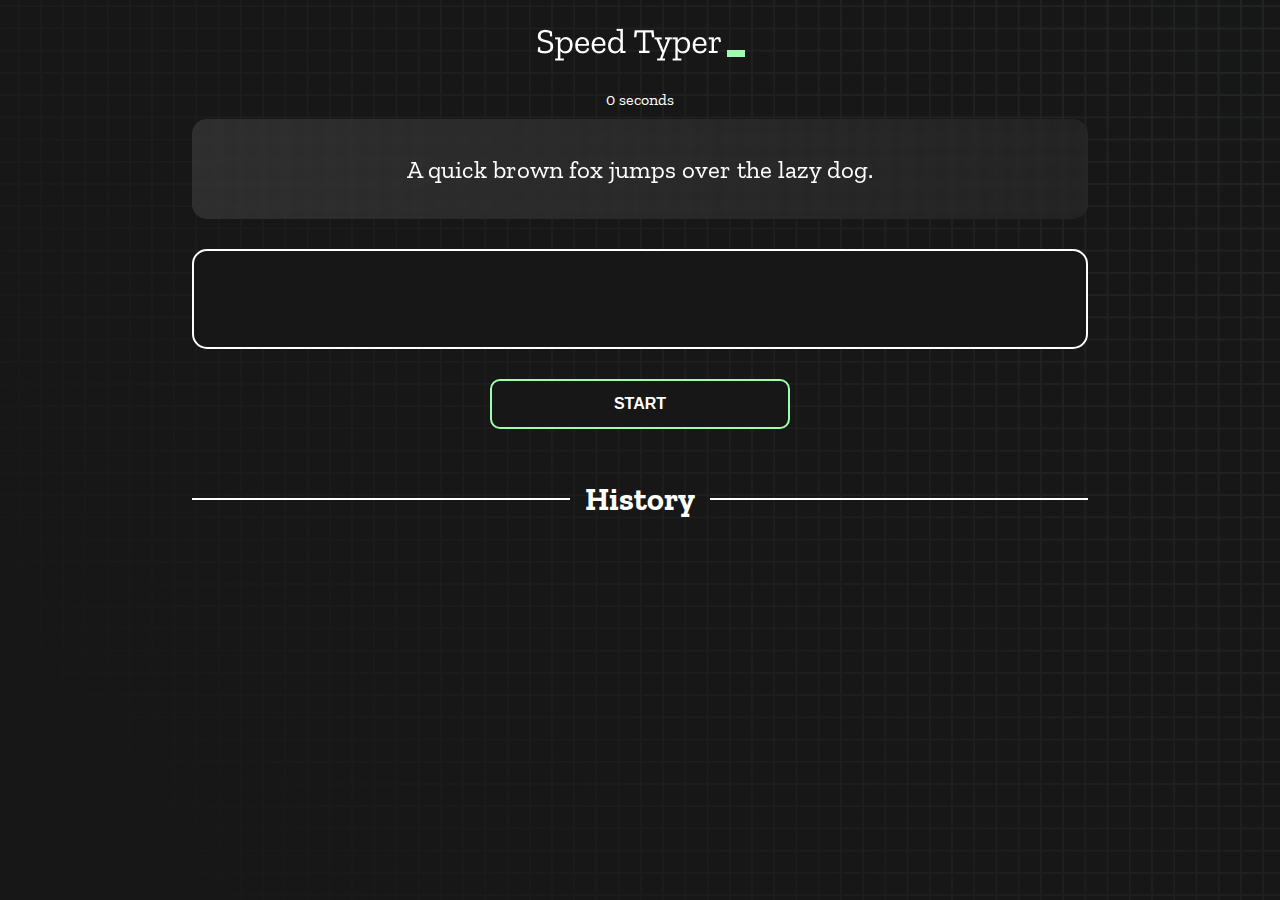
==== index.html @ 6f3a226f "Initial commit" ====
<!DOCTYPE html>
<html lang="en">
  <head>
    <meta charset="UTF-8" />
    <meta http-equiv="X-UA-Compatible" content="IE=edge" />
    <meta name="viewport" content="width=device-width, initial-scale=1.0" />
    <title>Speed Monster</title>
    <link rel="stylesheet" href="styles.css" />
    <link rel="preconnect" href="https://fonts.googleapis.com" />
    <link rel="preconnect" href="https://fonts.gstatic.com" crossorigin />
    <link
      href="https://fonts.googleapis.com/css2?family=Zilla+Slab:wght@300;400;500&display=swap"
      rel="stylesheet"
    />
  </head>
  <body>
    <h1 class="title"><img src="./logo.png" /></h1>
    <div id="show-time">0 seconds</div>

    <div class="box-container">
      <div id="question"></div>

      <div id="display" class="inactive"></div>

      <div class="buttons">
        <button id="starts">START</button>
      </div>

      <div class="divider-container">
        <div class="line"></div>
        <h1 class="title2">History</h1>
        <div class="line"></div>
      </div>
      <div id="histories"></div>
    </div>

    <div id="countdown"></div>
    <div id="modal-background" class="hidden"></div>
    <div id="result" class="hidden"></div>

    <script src="./history.js"></script>
    <script src="./script.js"></script>
  </body>
</html>
---- styles.css ----
* {
  padding: 0;
  margin: 0;
  box-sizing: border-box;
}

body {
  background-image: url("./bg.png");
  background-size: cover;
  background-position: left top;
  font-family: "Zilla Slab", serif;
}

.box-container {
  width: 70%;
  margin: 0 auto;
}

#question {
  height: 100px;
  display: flex;
  align-items: center;
  justify-content: center;
  color: white;
  font-size: 25px;
  border-radius: 15px;
  background: rgb(255, 255, 255);
  background: linear-gradient(
    92.49deg,
    rgba(255, 255, 255, 0.1) 0.18%,
    rgba(255, 255, 255, 0.05) 99.85%
  );
  backdrop-filter: blur(5px);
  margin-bottom: 30px;
}

#display {
  height: 100px;
  display: flex;
  flex-wrap: wrap;
  align-items: center;
  padding-left: 5rem;
  color: white;
  font-size: 32px;
  background-color: #171717;
  border: 2px solid #9dffad;
  border-radius: 15px;
}

#countdown {
  position: fixed;
  height: 100vh;
  width: 100vw;
  background-color: rgba(0, 0, 0, 0.8);
  top: 0;
  left: 0;
  display: flex;
  align-items: center;
  justify-content: center;
  font-size: 3rem;
  color: white;
  display: none;
}
#result {
  position: fixed;
  top: 10%; 
  left: 10%;
  transform: translate(-50%, -50%);
  height: 250px;
  width: 400px;
  background-color: #171717;
  border-radius: 15px;
  border: 2px solid #9dffad;
  color: white;
  text-align: center;
  padding: 2rem;
}
#show-time{
  text-align: center;
  color: white;
  margin: 10px 0;
}

.green {
  color: #9dffad;
}
.red {
  color: #eb6565;
}
.bold {
  font-weight: 700;
}
.inactive {
  border: 2px solid white !important;
}
.hidden {
  display: none;
}
.title {
  text-align: center;
  color: white;
  margin: 20px 0;
}

.divider-container {
  height: 80px;
  display: flex;
  justify-content: center;
  align-items: center;
  gap: 15px;
  margin: 0 auto;
}

.line {
  height: 2px;
  background: white;
  width: 100%;
}

.title2 {
  color: white;
  display: block;
}

.buttons {
  display: flex;
  justify-content: center;
  margin: 30px 0;
}
button {
  padding: 10px 20px;
  border: none;
  font-size: 16px;
  font-weight: bold;
  width: 300px;
  height: 50px;
  color: white;
  background-color: #171717;
  border-radius: 10px;
  border: 2px solid #9dffad;
  cursor: pointer;
}

#histories {
  display: flex;
  flex-wrap: wrap;
  justify-content: space-around;
}

.card {
  width: 100%;
  height: 100%;
  padding: 50px;
  display: flex;
  justify-content: space-between;
  align-items: center;
  padding: 20px 30px;
  color: white;
  border-radius: 15px;
  background: rgb(255, 255, 255);
  background: linear-gradient(
    92.49deg,
    rgba(255, 255, 255, 0.1) 0.18%,
    rgba(255, 255, 255, 0.05) 99.85%
  );
  backdrop-filter: blur(5px);
  margin-bottom: 30px;
}

#modal-background {
  background: rgb(255, 255, 255);
  background: linear-gradient(
    92.49deg,
    rgba(255, 255, 255, 0.1) 0.18%,
    rgba(255, 255, 255, 0.05) 99.85%
  );
  backdrop-filter: blur(5px);
  height: 100vh;
  width: 100%;
  position: fixed;
  top: 0;
}

@media only screen and (max-width: 700px) {
  .box-container {
    padding: 0 20px;
    width: 100%;
  }
  .card {
    flex-direction: column;
  }
}
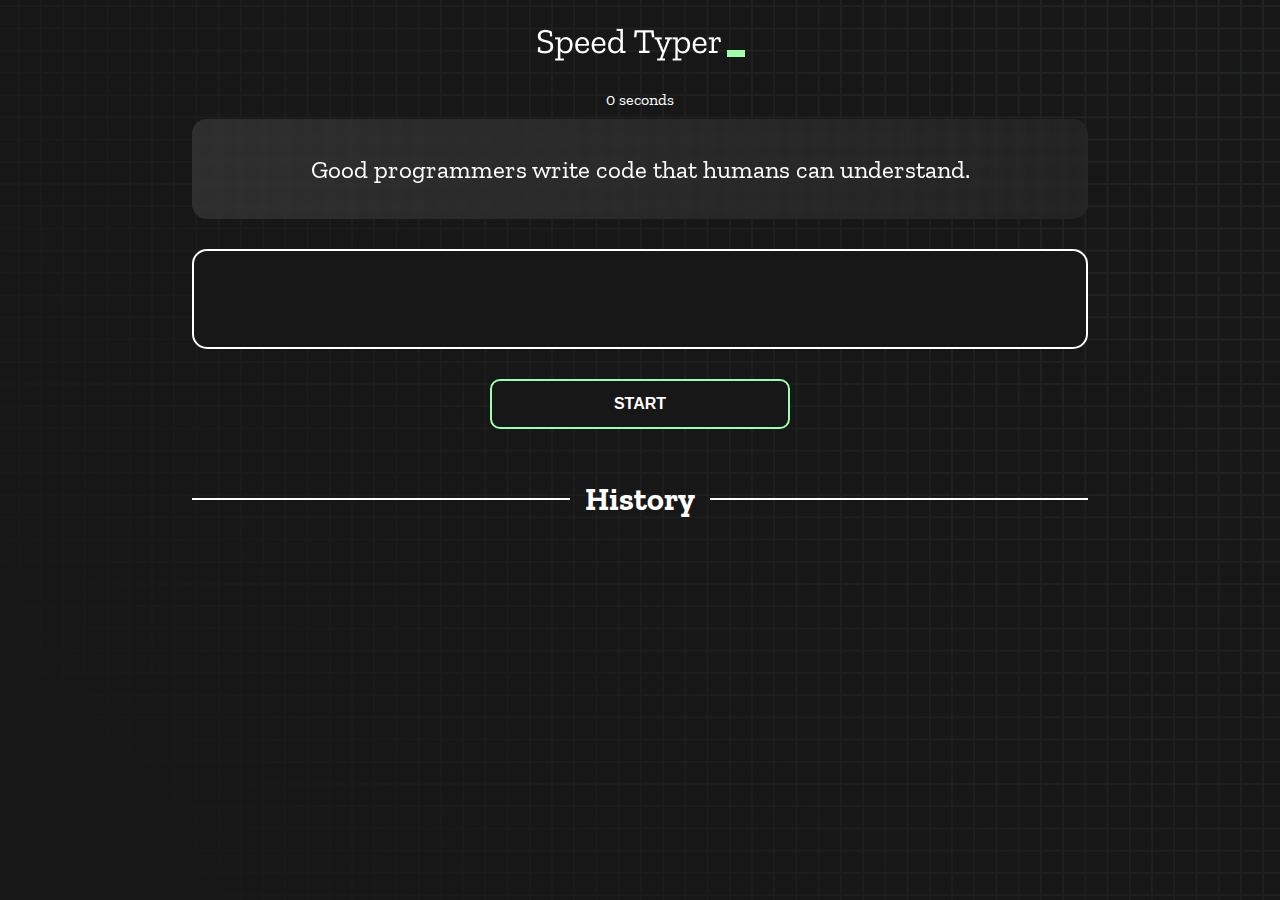
==== commit 96f9d513: "solving first problem the start button" ====
--- a/index.html
+++ b/index.html
@@ -1,44 +1,44 @@
 <!DOCTYPE html>
 <html lang="en">
-  <head>
-    <meta charset="UTF-8" />
-    <meta http-equiv="X-UA-Compatible" content="IE=edge" />
-    <meta name="viewport" content="width=device-width, initial-scale=1.0" />
-    <title>Speed Monster</title>
-    <link rel="stylesheet" href="styles.css" />
-    <link rel="preconnect" href="https://fonts.googleapis.com" />
-    <link rel="preconnect" href="https://fonts.gstatic.com" crossorigin />
-    <link
-      href="https://fonts.googleapis.com/css2?family=Zilla+Slab:wght@300;400;500&display=swap"
-      rel="stylesheet"
-    />
-  </head>
-  <body>
-    <h1 class="title"><img src="./logo.png" /></h1>
-    <div id="show-time">0 seconds</div>
+	<head>
+		<meta charset="UTF-8" />
+		<meta http-equiv="X-UA-Compatible" content="IE=edge" />
+		<meta name="viewport" content="width=device-width, initial-scale=1.0" />
+		<title>Speed Monster</title>
+		<link rel="stylesheet" href="styles.css" />
+		<link rel="preconnect" href="https://fonts.googleapis.com" />
+		<link rel="preconnect" href="https://fonts.gstatic.com" crossorigin />
+		<link
+			href="https://fonts.googleapis.com/css2?family=Zilla+Slab:wght@300;400;500&display=swap"
+			rel="stylesheet"
+		/>
+	</head>
+	<body>
+		<h1 class="title"><img src="./logo.png" /></h1>
+		<div id="show-time">0 seconds</div>
 
-    <div class="box-container">
-      <div id="question"></div>
+		<div class="box-container">
+			<div id="question"></div>
 
-      <div id="display" class="inactive"></div>
+			<div id="display" class="inactive"></div>
 
-      <div class="buttons">
-        <button id="starts">START</button>
-      </div>
+			<div class="buttons">
+				<button id="starts">START</button>
+			</div>
 
-      <div class="divider-container">
-        <div class="line"></div>
-        <h1 class="title2">History</h1>
-        <div class="line"></div>
-      </div>
-      <div id="histories"></div>
-    </div>
+			<div class="divider-container">
+				<div class="line"></div>
+				<h1 class="title2">History</h1>
+				<div class="line"></div>
+			</div>
+			<div id="histories"></div>
+		</div>
 
-    <div id="countdown"></div>
-    <div id="modal-background" class="hidden"></div>
-    <div id="result" class="hidden"></div>
+		<div id="countdown"></div>
+		<div id="modal-background" class="hidden"></div>
+		<div id="result" class="hidden"></div>
 
-    <script src="./history.js"></script>
-    <script src="./script.js"></script>
-  </body>
+		<script src="./history.js"></script>
+		<script src="./script.js"></script>
+	</body>
 </html>
--- a/styles.css
+++ b/styles.css
@@ -1,192 +1,192 @@
 * {
-  padding: 0;
-  margin: 0;
-  box-sizing: border-box;
+	padding: 0;
+	margin: 0;
+	box-sizing: border-box;
 }
 
 body {
-  background-image: url("./bg.png");
-  background-size: cover;
-  background-position: left top;
-  font-family: "Zilla Slab", serif;
+	background-image: url("./bg.png");
+	background-size: cover;
+	background-position: left top;
+	font-family: "Zilla Slab", serif;
 }
 
 .box-container {
-  width: 70%;
-  margin: 0 auto;
+	width: 70%;
+	margin: 0 auto;
 }
 
 #question {
-  height: 100px;
-  display: flex;
-  align-items: center;
-  justify-content: center;
-  color: white;
-  font-size: 25px;
-  border-radius: 15px;
-  background: rgb(255, 255, 255);
-  background: linear-gradient(
-    92.49deg,
-    rgba(255, 255, 255, 0.1) 0.18%,
-    rgba(255, 255, 255, 0.05) 99.85%
-  );
-  backdrop-filter: blur(5px);
-  margin-bottom: 30px;
+	height: 100px;
+	display: flex;
+	align-items: center;
+	justify-content: center;
+	color: white;
+	font-size: 25px;
+	border-radius: 15px;
+	background: rgb(255, 255, 255);
+	background: linear-gradient(
+		92.49deg,
+		rgba(255, 255, 255, 0.1) 0.18%,
+		rgba(255, 255, 255, 0.05) 99.85%
+	);
+	backdrop-filter: blur(5px);
+	margin-bottom: 30px;
 }
 
 #display {
-  height: 100px;
-  display: flex;
-  flex-wrap: wrap;
-  align-items: center;
-  padding-left: 5rem;
-  color: white;
-  font-size: 32px;
-  background-color: #171717;
-  border: 2px solid #9dffad;
-  border-radius: 15px;
+	height: 100px;
+	display: flex;
+	flex-wrap: wrap;
+	align-items: center;
+	padding-left: 5rem;
+	color: white;
+	font-size: 32px;
+	background-color: #171717;
+	border: 2px solid #9dffad;
+	border-radius: 15px;
 }
 
 #countdown {
-  position: fixed;
-  height: 100vh;
-  width: 100vw;
-  background-color: rgba(0, 0, 0, 0.8);
-  top: 0;
-  left: 0;
-  display: flex;
-  align-items: center;
-  justify-content: center;
-  font-size: 3rem;
-  color: white;
-  display: none;
+	position: fixed;
+	height: 100vh;
+	width: 100vw;
+	background-color: rgba(0, 0, 0, 0.8);
+	top: 0;
+	left: 0;
+	display: flex;
+	align-items: center;
+	justify-content: center;
+	font-size: 3rem;
+	color: white;
+	display: none;
 }
 #result {
-  position: fixed;
-  top: 10%; 
-  left: 10%;
-  transform: translate(-50%, -50%);
-  height: 250px;
-  width: 400px;
-  background-color: #171717;
-  border-radius: 15px;
-  border: 2px solid #9dffad;
-  color: white;
-  text-align: center;
-  padding: 2rem;
+	position: fixed;
+	top: 50%;
+	left: 50%;
+	transform: translate(-50%, -50%);
+	height: 250px;
+	width: 400px;
+	background-color: #171717;
+	border-radius: 15px;
+	border: 2px solid #9dffad;
+	color: white;
+	text-align: center;
+	padding: 2rem;
 }
-#show-time{
-  text-align: center;
-  color: white;
-  margin: 10px 0;
+#show-time {
+	text-align: center;
+	color: white;
+	margin: 10px 0;
 }
 
 .green {
-  color: #9dffad;
+	color: #9dffad;
 }
 .red {
-  color: #eb6565;
+	color: #eb6565;
 }
 .bold {
-  font-weight: 700;
+	font-weight: 700;
 }
 .inactive {
-  border: 2px solid white !important;
+	border: 2px solid white !important;
 }
 .hidden {
-  display: none;
+	display: none;
 }
 .title {
-  text-align: center;
-  color: white;
-  margin: 20px 0;
+	text-align: center;
+	color: white;
+	margin: 20px 0;
 }
 
 .divider-container {
-  height: 80px;
-  display: flex;
-  justify-content: center;
-  align-items: center;
-  gap: 15px;
-  margin: 0 auto;
+	height: 80px;
+	display: flex;
+	justify-content: center;
+	align-items: center;
+	gap: 15px;
+	margin: 0 auto;
 }
 
 .line {
-  height: 2px;
-  background: white;
-  width: 100%;
+	height: 2px;
+	background: white;
+	width: 100%;
 }
 
 .title2 {
-  color: white;
-  display: block;
+	color: white;
+	display: block;
 }
 
 .buttons {
-  display: flex;
-  justify-content: center;
-  margin: 30px 0;
+	display: flex;
+	justify-content: center;
+	margin: 30px 0;
 }
 button {
-  padding: 10px 20px;
-  border: none;
-  font-size: 16px;
-  font-weight: bold;
-  width: 300px;
-  height: 50px;
-  color: white;
-  background-color: #171717;
-  border-radius: 10px;
-  border: 2px solid #9dffad;
-  cursor: pointer;
+	padding: 10px 20px;
+	border: none;
+	font-size: 16px;
+	font-weight: bold;
+	width: 300px;
+	height: 50px;
+	color: white;
+	background-color: #171717;
+	border-radius: 10px;
+	border: 2px solid #9dffad;
+	cursor: pointer;
 }
 
 #histories {
-  display: flex;
-  flex-wrap: wrap;
-  justify-content: space-around;
+	display: flex;
+	flex-wrap: wrap;
+	justify-content: space-around;
 }
 
 .card {
-  width: 100%;
-  height: 100%;
-  padding: 50px;
-  display: flex;
-  justify-content: space-between;
-  align-items: center;
-  padding: 20px 30px;
-  color: white;
-  border-radius: 15px;
-  background: rgb(255, 255, 255);
-  background: linear-gradient(
-    92.49deg,
-    rgba(255, 255, 255, 0.1) 0.18%,
-    rgba(255, 255, 255, 0.05) 99.85%
-  );
-  backdrop-filter: blur(5px);
-  margin-bottom: 30px;
+	width: 100%;
+	height: 100%;
+	padding: 50px;
+	display: flex;
+	justify-content: space-between;
+	align-items: center;
+	padding: 20px 30px;
+	color: white;
+	border-radius: 15px;
+	background: rgb(255, 255, 255);
+	background: linear-gradient(
+		92.49deg,
+		rgba(255, 255, 255, 0.1) 0.18%,
+		rgba(255, 255, 255, 0.05) 99.85%
+	);
+	backdrop-filter: blur(5px);
+	margin-bottom: 30px;
 }
 
 #modal-background {
-  background: rgb(255, 255, 255);
-  background: linear-gradient(
-    92.49deg,
-    rgba(255, 255, 255, 0.1) 0.18%,
-    rgba(255, 255, 255, 0.05) 99.85%
-  );
-  backdrop-filter: blur(5px);
-  height: 100vh;
-  width: 100%;
-  position: fixed;
-  top: 0;
+	background: rgb(255, 255, 255);
+	background: linear-gradient(
+		92.49deg,
+		rgba(255, 255, 255, 0.1) 0.18%,
+		rgba(255, 255, 255, 0.05) 99.85%
+	);
+	backdrop-filter: blur(5px);
+	height: 100vh;
+	width: 100%;
+	position: fixed;
+	top: 0;
 }
 
 @media only screen and (max-width: 700px) {
-  .box-container {
-    padding: 0 20px;
-    width: 100%;
-  }
-  .card {
-    flex-direction: column;
-  }
+	.box-container {
+		padding: 0 20px;
+		width: 100%;
+	}
+	.card {
+		flex-direction: column;
+	}
 }
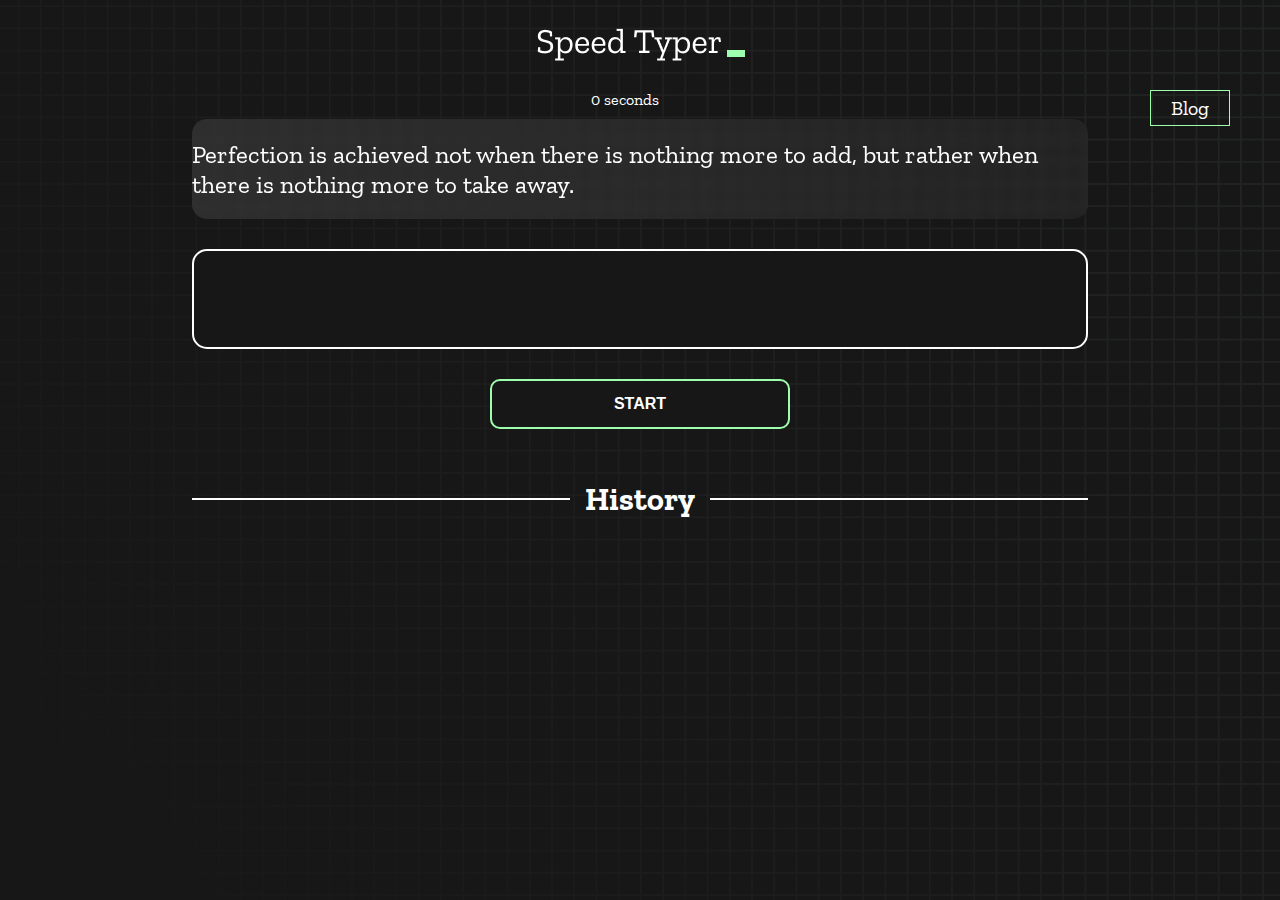
==== commit 030b7b2a: "adding new blog website link button" ====
--- a/index.html
+++ b/index.html
@@ -15,6 +15,7 @@
 	</head>
 	<body>
 		<h1 class="title"><img src="./logo.png" /></h1>
+		<a class="blog-page">Blog</a>
 		<div id="show-time">0 seconds</div>
 
 		<div class="box-container">
--- a/styles.css
+++ b/styles.css
@@ -9,6 +9,15 @@
 	background-size: cover;
 	background-position: left top;
 	font-family: "Zilla Slab", serif;
+}
+
+.blog-page {
+	color: #fff;
+	font-size: 20px;
+	float: right;
+	margin-right: 50px;
+	padding: 5px 20px;
+	border: 1px solid #9dffad;
 }
 
 .box-container {
@@ -61,6 +70,7 @@
 	color: white;
 	display: none;
 }
+/* Solveing Results View Problem  */
 #result {
 	position: fixed;
 	top: 50%;
@@ -79,6 +89,7 @@
 	text-align: center;
 	color: white;
 	margin: 10px 0;
+	padding-left: 100px;
 }
 
 .green {
@@ -148,10 +159,10 @@
 }
 
 .card {
-	width: 100%;
-	height: 100%;
+	width: 30%;
 	padding: 50px;
 	display: flex;
+	flex-direction: column;
 	justify-content: space-between;
 	align-items: center;
 	padding: 20px 30px;
@@ -188,5 +199,22 @@
 	}
 	.card {
 		flex-direction: column;
+		width: 100%;
+		height: 100%;
+		padding: 50px;
+		display: flex;
+		justify-content: space-between;
+		align-items: center;
+		padding: 20px 30px;
+		color: white;
+		border-radius: 15px;
+		background: rgb(255, 255, 255);
+		background: linear-gradient(
+			92.49deg,
+			rgba(255, 255, 255, 0.1) 0.18%,
+			rgba(255, 255, 255, 0.05) 99.85%
+		);
+		backdrop-filter: blur(5px);
+		margin-bottom: 30px;
 	}
 }
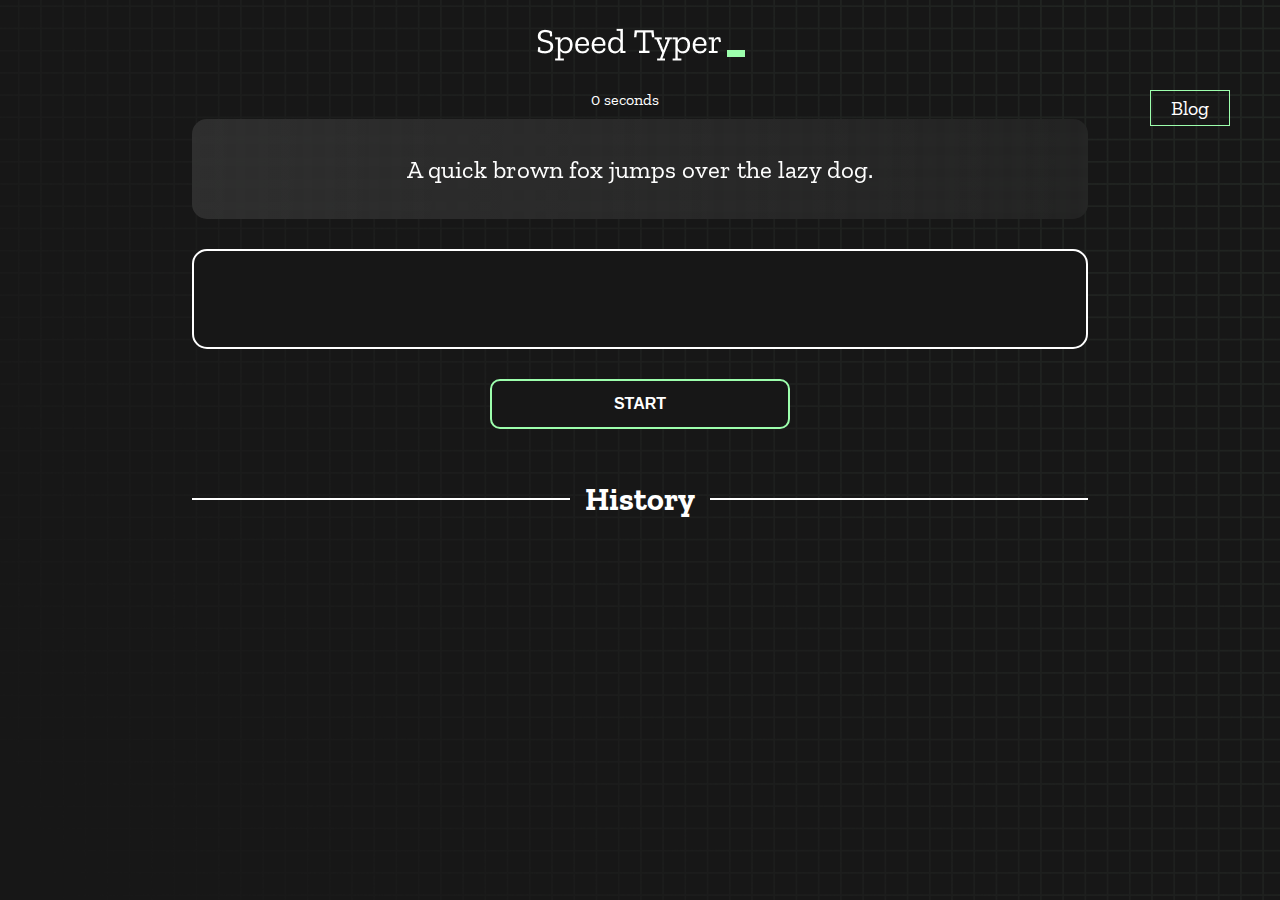
==== commit 5a4fc34c: "adding blog site html and css file" ====
--- a/index.html
+++ b/index.html
@@ -15,7 +15,7 @@
 	</head>
 	<body>
 		<h1 class="title"><img src="./logo.png" /></h1>
-		<a class="blog-page">Blog</a>
+		<a href="./blog.html" class="blog-page">Blog</a>
 		<div id="show-time">0 seconds</div>
 
 		<div class="box-container">
--- a/styles.css
+++ b/styles.css
@@ -18,6 +18,7 @@
 	margin-right: 50px;
 	padding: 5px 20px;
 	border: 1px solid #9dffad;
+	text-decoration: none;
 }
 
 .box-container {
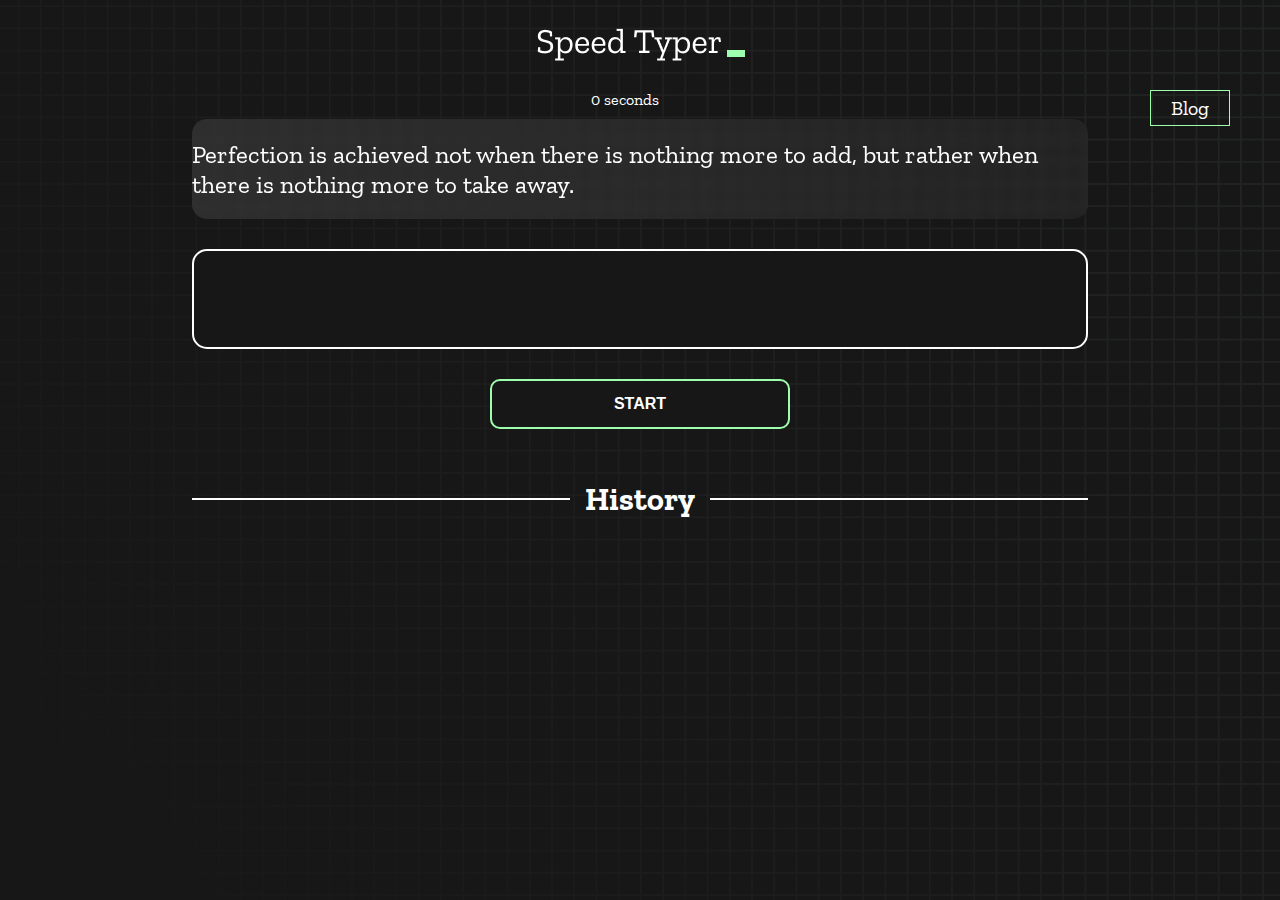
==== commit ba9302fc: "solving blog page taging" ====
--- a/index.html
+++ b/index.html
@@ -15,6 +15,7 @@
 	</head>
 	<body>
 		<h1 class="title"><img src="./logo.png" /></h1>
+		<!-- New Blog Page -->
 		<a href="./blog.html" class="blog-page">Blog</a>
 		<div id="show-time">0 seconds</div>
 
